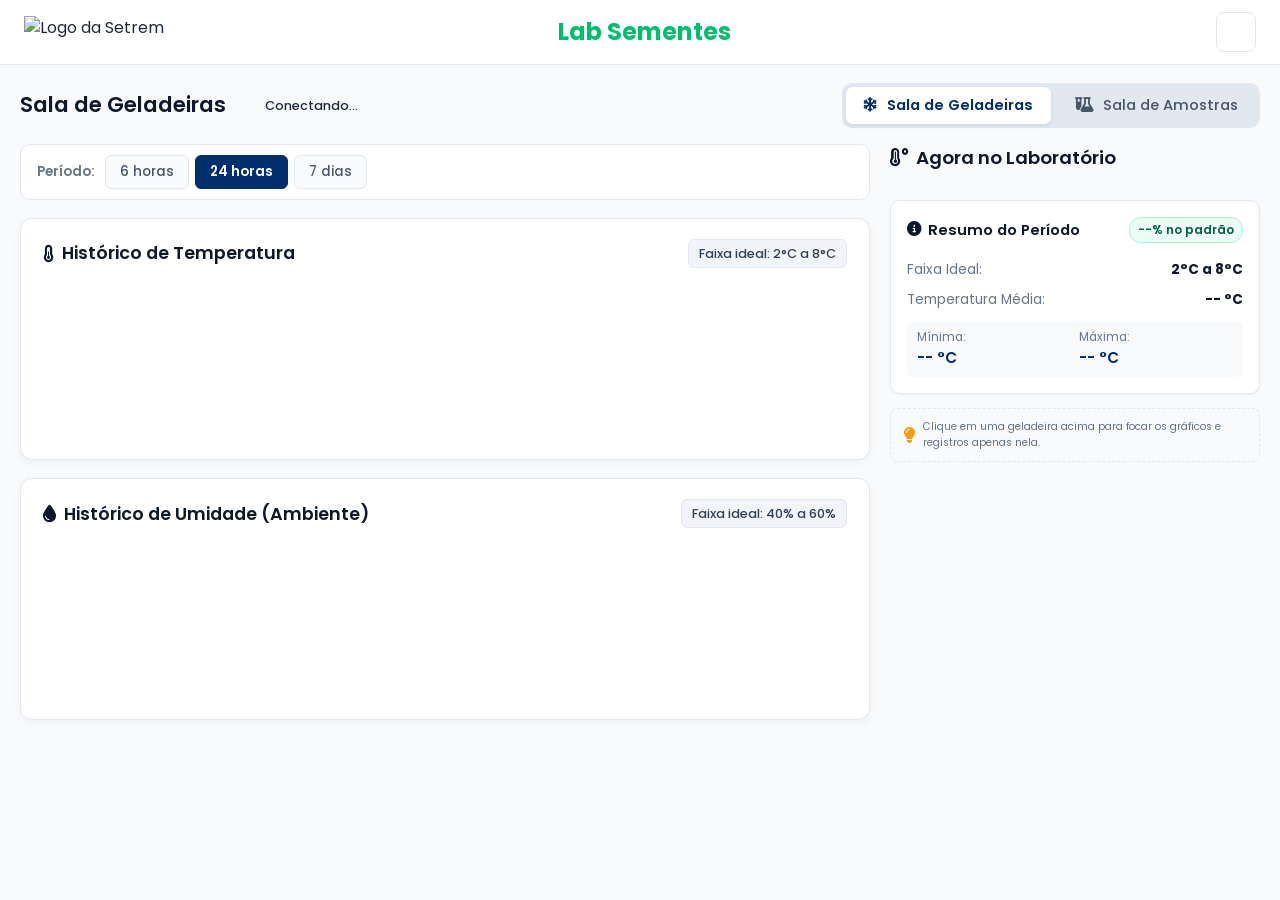
==== index.html @ a00ac66e "feat(dashboard): ordenação cronológica, múltiplos sensores por sala e detecção de offline" ====
<!DOCTYPE html>
<html lang="pt-br">

<head>
    <meta charset="UTF-8">
    <meta name="viewport" content="width=device-width, initial-scale=1.0">
    <link rel="icon" type="image/png" href="assets/images/setrem-favicon-32x32.png">
    <title>Monitoramento - Laboratório de Sementes</title>
    
    <!-- Conexão com Google Fontes -->
    <link rel="preconnect" href="https://fonts.googleapis.com">
    <link rel="preconnect" href="https://fonts.gstatic.com" crossorigin>

    <!-- CSS -->
    <link rel="stylesheet" href="css/reset.css">
    <link rel="stylesheet" href="style.css">

    <!-- Fontes -->
    <link href="https://fonts.googleapis.com/css2?family=Poppins:wght@300;400;500;600;700&display=swap" rel="stylesheet">
    
    <!-- Ícones -->
    <link rel="stylesheet" href="https://cdnjs.cloudflare.com/ajax/libs/font-awesome/6.5.2/css/all.min.css" />
    <link href="https://cdn.jsdelivr.net/npm/@mdi/font/css/materialdesignicons.min.css" rel="stylesheet">
</head>

<body>
    <!-- HEADER -->
    <header>
        <div class="header-content">
            <img src="assets/images/logo-setrem.png" alt="Logo da Setrem" class="header-content-logo">
            
            <h1><i class="mdi mdi-sprout"></i> Lab Sementes</h1>
        
            <div class="header-content-actions">
                <a id="config-open-btn" class="header-content-actions-config-button" href="html/configurar-sensores.html" title="Configurar Sensores">
                    <span class="mdi mdi-cog"></span>
                </a>
            </div>
        </div>
    </header>

    <!-- Seletor de Salas e Status -->
    <div class="room-selector-container">
        <div class="room-header-info">
            <h2 id="room-title">Sala de Geladeiras</h2>
            <div id="sensor-status-badge" class="sensor-status-badge status-carregando">
                <span class="status-dot"></span>
                <span id="sensor-status-text">Conectando...</span>
            </div>
        </div>

        <div class="room-selector" id="room-selector-buttons">
            <button class="room-btn active" data-room="geladeiras">
                <i class="fa-solid fa-snowflake"></i> Sala de Geladeiras
            </button>
            <button class="room-btn" data-room="amostras">
                <i class="fa-solid fa-flask-vial"></i> Sala de Amostras
            </button>
        </div>
    </div>

    <!-- Aviso Simples de Sem Sinal -->
    <div id="offline-alert-banner" class="aviso-amigavel" style="display: none;">
        <i class="fa-solid fa-triangle-exclamation"></i>
        <div class="aviso-texto">
            <span id="offline-alert-desc">Aparelho sem sinal.</span>
        </div>
    </div>

    <!-- Seletor de Equipamentos / Sensores da Sala -->
    <div id="sensor-tabs-container" class="sensor-tabs-container" style="display: none;">
        <span class="sensor-tabs-label"><i class="fa-solid fa-temperature-three-quarters"></i> Visualizar:</span>
        <div id="sensor-tabs-buttons" class="sensor-tabs-buttons">
            <!-- Gerado dinamicamente: Comparativo, Geladeira 1, 2, 3, Ambiente -->
        </div>
    </div>
    
    <main class="dashboard-container">

        <!-- Área Principal de Conteúdo -->
        <section class="coluna-graficos">
            
            <!-- Barra Superior: Filtro de Período e Alternador de Visão -->
            <div class="controles-barra">
                <!-- Filtros de Período -->
                <div class="filtros-grafico">
                    <span class="filtro-rotulo">Período:</span>
                    <button class="filtro-btn" data-periodo="6h">6 horas</button>
                    <button class="filtro-btn active" data-periodo="24h">24 horas</button>
                    <button class="filtro-btn" data-periodo="7d">7 dias</button>
                </div>
            </div>

            <!-- VISÃO 1: GRÁFICOS -->
            <div id="visao-graficos">
                <!-- Gráfico de Temperatura -->
                <div class="grafico-wrapper" id="wrapper-grafico-temp">
                    <div class="grafico-header">
                        <h2 id="titulo-grafico-temp"><i class="fa-solid fa-temperature-half"></i> Histórico de Temperatura</h2>
                        <span class="faixa-legenda" id="legenda-temp-faixa">Faixa ideal: 2°C a 8°C</span>
                    </div>

                    <!-- Mensagem quando não houver dados no período -->
                    <div id="aviso-grafico-temp-vazio" class="grafico-vazio-aviso" style="display: none;">
                        <i class="fa-solid fa-signal-slash"></i>
                        <p id="texto-grafico-temp-vazio">Nenhuma medição recebida neste período.</p>
                        <span id="subtexto-grafico-temp-vazio">O aparelho está sem sinal recente.</span>
                        <div id="acao-ver-historico-queda" style="margin-top: 12px; display: none;">
                            <button id="btn-carregar-historico-antigo" class="btn-link-historico">
                                <i class="fa-solid fa-clock-rotate-left"></i> Ver últimas medições gravadas antes da queda (07/09)
                            </button>
                        </div>
                    </div>

                    <canvas id="grafico-temperatura"></canvas>
                </div>
                
                <!-- Gráfico de Umidade (Ocultado inteligentemente quando em geladeiras) -->
                <div class="grafico-wrapper" id="wrapper-grafico-umidade">
                    <div class="grafico-header">
                        <h2 id="titulo-grafico-umid"><i class="fa-solid fa-droplet"></i> Histórico de Umidade (Ambiente)</h2>
                        <span class="faixa-legenda" id="legenda-umid-faixa">Faixa ideal: 40% a 60%</span>
                    </div>

                    <div id="aviso-grafico-umid-vazio" class="grafico-vazio-aviso" style="display: none;">
                        <i class="fa-solid fa-signal-slash"></i>
                        <p>Nenhuma medição de umidade recebida neste período.</p>
                    </div>

                    <canvas id="grafico-umidade"></canvas>
                </div>
            </div>

        </section>

        <!-- Barra Lateral: Leituras Atuais e Resumo -->
        <aside class="coluna-estatisticas">
            <h2 id="estatisticas-titulo"><i class="fa-solid fa-temperature-high"></i> Agora no Laboratório</h2>
            
            <!-- Cards de Leituras Atuais -->
            <div id="cards-leituras-container">
                <!-- Preenchido dinamicamente com cards claros -->
            </div>

            <!-- Resumo Amigável do Período -->
            <div class="resumo-painel">
                <div class="resumo-painel-header">
                    <h3><i class="fa-solid fa-circle-info"></i> Resumo do Período</h3>
                    <span id="taxa-conformidade-badge" class="badge-resumo-ok">--% no padrão</span>
                </div>
                
                <div class="resumo-item">
                    <span class="resumo-label">Faixa Ideal:</span>
                    <strong id="resumo-faixa-ideal" class="resumo-valor">--</strong>
                </div>

                <div class="resumo-item">
                    <span class="resumo-label">Temperatura Média:</span>
                    <strong id="temp-media" class="resumo-valor">-- °C</strong>
                </div>

                <div class="resumo-duplo">
                    <div class="resumo-subitem">
                        <span class="sub-label">Mínima:</span>
                        <strong id="temp-min" class="sub-valor">-- °C</strong>
                    </div>
                    <div class="resumo-subitem">
                        <span class="sub-label">Máxima:</span>
                        <strong id="temp-max" class="sub-valor">-- °C</strong>
                    </div>
                </div>

                <!-- Bloco de Umidade (aparece apenas quando a sala/sensor mede umidade) -->
                <div id="resumo-umidade-bloco" style="display: none;">
                    <div class="resumo-divisor"></div>
                    <div class="resumo-item">
                        <span class="resumo-label">Umidade Média:</span>
                        <strong id="umid-media" class="resumo-valor">-- %</strong>
                    </div>
                    <div class="resumo-duplo">
                        <div class="resumo-subitem">
                            <span class="sub-label">Mínima:</span>
                            <strong id="umid-min" class="sub-valor">-- %</strong>
                        </div>
                        <div class="resumo-subitem">
                            <span class="sub-label">Máxima:</span>
                            <strong id="umid-max" class="sub-valor">-- %</strong>
                        </div>
                    </div>
                </div>
            </div>

            <div class="dica-laboratorio">
                <i class="fa-solid fa-lightbulb"></i>
                <small>Clique em uma geladeira acima para focar os gráficos e registros apenas nela.</small>
            </div>
        </aside>

    </main>

    <!-- Scripts de Terceiros -->
    <script src="https://cdn.jsdelivr.net/npm/chart.js"></script>
    <script src="https://cdn.jsdelivr.net/npm/chartjs-plugin-annotation@1.0.2"></script>
    <script src="https://cdn.jsdelivr.net/npm/chartjs-plugin-datalabels@2.0.0"></script>

    <!-- Scripts do Projeto -->
    <script src="script.js"></script>
</body>
</html>
---- style.css ----
/* ==========================================================================
   CONFIGURAÇÕES GLOBAIS E VARIÁVEIS
   ========================================================================== */
:root {
    --cor-primaria: #002f6c;
    --cor-primaria-hover: #00459e;
    --cor-fundo: #f8fafc;
    --cor-fundo-card: #ffffff;
    --cor-texto: #1e293b;
    --cor-texto-suave: #64748b;
    --cor-sombra: rgba(0, 0, 0, 0.05);
    --cor-borda: #e2e8f0;
    --cor-vermelho: #ef4444;
    --cor-vermelho-fundo: #fef2f2;
    --cor-verde: #10b981;
    --cor-verde-fundo: #ecfdf5;
    --cor-amarelo: #f59e0b;
    --cor-amarelo-fundo: #fffbeb;
    --cor-verde-setrem: #00be6e;
}

body {
    font-family: 'Poppins', -apple-system, BlinkMacSystemFont, "Segoe UI", Roboto, sans-serif;
    background-color: var(--cor-fundo);
    color: var(--cor-texto);
    margin: 0;
    line-height: 1.5;
    -webkit-font-smoothing: antialiased;
}

button i, .room-btn i, .filtro-btn i, a i, .modo-btn i, .chip-btn i {
    pointer-events: none;
}

/* ==========================================================================
   CABEÇALHO
   ========================================================================== */
header {
    background-color: var(--cor-fundo-card);
    padding: 12px 24px;
    border-bottom: 1px solid var(--cor-borda);
    box-shadow: 0 1px 4px rgba(0, 0, 0, 0.03);
}

.header-content {
    display: grid;
    grid-template-columns: 1fr auto 1fr;
    align-items: center;
    width: 100%;
    max-width: 1400px;
    margin: 0 auto;
}

.header-content h1 {
    margin: 0;
    font-size: 1.5rem;
    color: var(--cor-verde-setrem);
    text-align: center;
    font-weight: 700;
    display: flex;
    align-items: center;
    gap: 8px;
    justify-content: center;
}

.header-content-logo { 
    height: 32px; 
    width: auto; 
    justify-self: start;
}

.header-content-actions {
    justify-self: end;
}

.header-content-actions-config-button {
    display: flex;
    align-items: center;
    justify-content: center;
    width: 38px;
    height: 38px;
    border-radius: 8px;
    border: 1px solid var(--cor-borda);
    color: var(--cor-texto-suave);
    background: #ffffff;
    text-decoration: none;
    font-size: 1.3rem;
    transition: all 0.2s ease;
}

.header-content-actions-config-button:hover {
    color: var(--cor-primaria);
    border-color: var(--cor-primaria);
    background-color: #f1f5f9;
}

/* ==========================================================================
   SELEÇÃO DE SALAS E STATUS
   ========================================================================== */
.room-selector-container {
    max-width: 1400px;
    margin: 18px auto 0 auto;
    padding: 0 20px;
    display: flex;
    justify-content: space-between;
    align-items: center;
    flex-wrap: wrap;
    gap: 15px;
}

.room-header-info {
    display: flex;
    align-items: center;
    gap: 12px;
    flex-wrap: wrap;
}

.room-header-info h2 {
    margin: 0;
    color: #0f172a;
    font-size: 1.35rem;
    font-weight: 600;
}

.sensor-status-badge {
    display: inline-flex;
    align-items: center;
    gap: 7px;
    padding: 5px 12px;
    border-radius: 20px;
    font-size: 0.8rem;
    font-weight: 500;
}

.status-dot {
    width: 8px;
    height: 8px;
    border-radius: 50%;
}

.status-online {
    background-color: var(--cor-verde-fundo);
    color: #065f46;
    border: 1px solid #a7f3d0;
}

.status-online .status-dot {
    background-color: var(--cor-verde);
    box-shadow: 0 0 0 3px rgba(16, 185, 129, 0.25);
}

.status-alerta {
    background-color: var(--cor-amarelo-fundo);
    color: #92400e;
    border: 1px solid #fde68a;
}

.status-alerta .status-dot {
    background-color: var(--cor-amarelo);
}

.status-offline {
    background-color: var(--cor-vermelho-fundo);
    color: #991b1b;
    border: 1px solid #fecaca;
}

.status-offline .status-dot {
    background-color: var(--cor-vermelho);
}

.room-selector {
    display: flex;
    gap: 6px;
    background-color: #e2e8f0;
    border-radius: 10px;
    padding: 4px;
}

.room-btn {
    font-family: inherit;
    font-size: 0.92rem;
    font-weight: 500;
    padding: 8px 18px;
    border: none;
    border-radius: 7px;
    background-color: transparent;
    color: #475569;
    cursor: pointer;
    transition: all 0.2s ease;
}

.room-btn i {
    margin-right: 6px;
}

.room-btn:hover {
    color: #0f172a;
}

.room-btn.active {
    background-color: #ffffff;
    color: var(--cor-primaria);
    font-weight: 600;
    box-shadow: 0 2px 5px rgba(0, 0, 0, 0.08);
}

/* ==========================================================================
   AVISO AMIGÁVEL DE SEM SINAL (SIMPLES E DIRETO)
   ========================================================================== */
.aviso-amigavel {
    max-width: 1400px;
    margin: 14px auto 0 auto;
    padding: 12px 18px;
    background-color: #fffbeb;
    border: 1px solid #fef3c7;
    border-left: 4px solid var(--cor-amarelo);
    border-radius: 8px;
    display: flex;
    align-items: center;
    gap: 12px;
    color: #92400e;
    font-size: 0.88rem;
    box-sizing: border-box;
}

.aviso-amigavel i {
    font-size: 1.3rem;
    color: var(--cor-amarelo);
    flex-shrink: 0;
}

/* ==========================================================================
   SELETOR DE EQUIPAMENTOS (GELADEIRAS E AMBIENTE)
   ========================================================================== */
.sensor-tabs-container {
    max-width: 1400px;
    margin: 14px auto 0 auto;
    padding: 0 20px;
    display: flex;
    align-items: center;
    flex-wrap: wrap;
    gap: 10px;
}

.sensor-tabs-label {
    font-size: 0.86rem;
    font-weight: 600;
    color: #475569;
    display: flex;
    align-items: center;
    gap: 6px;
}

.sensor-tabs-buttons {
    display: flex;
    flex-wrap: wrap;
    gap: 8px;
}

.sensor-tab-btn {
    font-family: inherit;
    font-size: 0.84rem;
    font-weight: 500;
    padding: 6px 14px;
    border: 1px solid var(--cor-borda);
    background-color: #ffffff;
    color: #334155;
    border-radius: 20px;
    cursor: pointer;
    transition: all 0.2s ease;
    display: inline-flex;
    align-items: center;
    gap: 6px;
}

.sensor-tab-btn:hover {
    background-color: #f1f5f9;
    border-color: #cbd5e1;
}

.sensor-tab-btn.active {
    background-color: var(--cor-primaria);
    color: #ffffff;
    border-color: var(--cor-primaria);
    font-weight: 600;
    box-shadow: 0 2px 6px rgba(0, 47, 108, 0.2);
}

/* ==========================================================================
   LAYOUT PRINCIPAL
   ========================================================================== */
.dashboard-container {
    display: flex;
    flex-wrap: wrap; 
    padding: 16px 20px;
    gap: 20px;
    max-width: 1400px;
    margin: 0 auto 30px auto;
}

.coluna-graficos {
    flex: 2.3;
    min-width: 480px;
    display: flex;
    flex-direction: column;
    gap: 18px;
}

.coluna-estatisticas {
    flex: 1; 
    min-width: 310px;
    display: flex;
    flex-direction: column;
    gap: 14px;
    align-self: flex-start;
}

.coluna-estatisticas h2 {
    font-size: 1.15rem;
    font-weight: 600;
    color: #0f172a;
    margin: 0;
    display: flex;
    align-items: center;
    gap: 8px;
}

/* ==========================================================================
   BARRA DE CONTROLES: PERÍODO E ALTERNADOR DE VISÃO
   ========================================================================== */
.controles-barra {
    display: flex;
    justify-content: space-between;
    align-items: center;
    flex-wrap: wrap;
    gap: 12px;
    background-color: #ffffff;
    padding: 10px 16px;
    border-radius: 10px;
    border: 1px solid var(--cor-borda);
}

.filtros-grafico {
    display: flex;
    align-items: center;
    gap: 6px;
}

.filtro-rotulo {
    font-size: 0.84rem;
    font-weight: 600;
    color: #64748b;
    margin-right: 4px;
}

.filtro-btn {
    padding: 6px 14px;
    font-family: inherit;
    font-size: 0.84rem;
    font-weight: 500;
    border: 1px solid var(--cor-borda);
    background-color: #f8fafc;
    color: #475569;
    border-radius: 6px;
    cursor: pointer;
    transition: all 0.2s ease;
}

.filtro-btn:hover {
    background-color: #edf2f7;
}

.filtro-btn.active {
    background-color: var(--cor-primaria);
    color: #ffffff;
    border-color: var(--cor-primaria);
    font-weight: 600;
}

/* ==========================================================================
   CARTÕES DOS GRÁFICOS
   ========================================================================== */
.grafico-wrapper { 
    background-color: var(--cor-fundo-card); 
    border-radius: 12px; 
    box-shadow: 0 2px 10px var(--cor-sombra); 
    border: 1px solid var(--cor-borda); 
    padding: 20px 22px; 
    margin-bottom: 18px;
    box-sizing: border-box; 
}

.grafico-header {
    display: flex;
    justify-content: space-between;
    align-items: center;
    margin-bottom: 14px;
    flex-wrap: wrap;
    gap: 10px;
}

.grafico-header h2 { 
    font-size: 1.1rem; 
    font-weight: 600; 
    color: #0f172a; 
    margin: 0;
    display: flex;
    align-items: center;
    gap: 8px;
}

.faixa-legenda {
    font-size: 0.8rem;
    font-weight: 500;
    padding: 4px 10px;
    background-color: #f1f5f9;
    color: #334155;
    border-radius: 6px;
    border: 1px solid #e2e8f0;
}

/* ==========================================================================
   CARDS DE LEITURA ATUAL NA LATERAL
   ========================================================================== */
.card-leitura-item {
    background-color: #ffffff;
    border: 1px solid var(--cor-borda);
    border-radius: 10px;
    padding: 14px 16px;
    transition: all 0.2s ease;
    cursor: pointer;
    box-shadow: 0 1px 3px var(--cor-sombra);
}

.card-leitura-item:hover {
    border-color: var(--cor-primaria);
    transform: translateY(-1px);
    box-shadow: 0 3px 8px rgba(0, 47, 108, 0.08);
}

.card-leitura-item.selecionado {
    border-color: var(--cor-primaria);
    background-color: #f8fafd;
    border-left: 4px solid var(--cor-primaria);
}

.card-leitura-topo {
    display: flex;
    justify-content: space-between;
    align-items: center;
    margin-bottom: 6px;
}

.card-leitura-nome {
    font-size: 0.88rem;
    font-weight: 600;
    color: #334155;
    display: flex;
    align-items: center;
    gap: 6px;
}

.card-leitura-tag {
    font-size: 0.72rem;
    font-weight: 600;
    padding: 2px 7px;
    border-radius: 10px;
}

.card-leitura-tag.ok {
    background-color: var(--cor-verde-fundo);
    color: #065f46;
}

.card-leitura-tag.alerta {
    background-color: var(--cor-vermelho-fundo);
    color: #991b1b;
}

.card-leitura-valores {
    display: flex;
    align-items: baseline;
    justify-content: space-between;
}

.card-leitura-temp {
    font-size: 1.6rem;
    font-weight: 700;
    color: var(--cor-primaria);
    line-height: 1.1;
}

.card-leitura-umid {
    font-size: 0.95rem;
    font-weight: 600;
    color: #0284c7;
}

/* ==========================================================================
   RESUMO DO PERÍODO
   ========================================================================== */
.resumo-painel {
    background-color: #ffffff;
    border: 1px solid var(--cor-borda);
    border-radius: 10px;
    padding: 16px;
    box-shadow: 0 1px 3px var(--cor-sombra);
}

.resumo-painel-header {
    display: flex;
    justify-content: space-between;
    align-items: center;
    margin-bottom: 12px;
}

.resumo-painel-header h3 {
    margin: 0;
    font-size: 0.92rem;
    font-weight: 600;
    color: #0f172a;
    display: flex;
    align-items: center;
    gap: 6px;
}

.badge-resumo-ok {
    font-size: 0.75rem;
    font-weight: 600;
    padding: 3px 8px;
    border-radius: 12px;
    background-color: var(--cor-verde-fundo);
    color: #065f46;
    border: 1px solid #a7f3d0;
}

.resumo-item {
    display: flex;
    justify-content: space-between;
    align-items: center;
    padding: 5px 0;
    font-size: 0.85rem;
}

.resumo-label {
    color: var(--cor-texto-suave);
}

.resumo-valor {
    color: #0f172a;
}

.resumo-duplo {
    display: grid;
    grid-template-columns: 1fr 1fr;
    gap: 8px;
    background-color: #f8fafc;
    border-radius: 6px;
    padding: 8px 10px;
    margin-top: 6px;
}

.resumo-subitem {
    display: flex;
    flex-direction: column;
}

.sub-label {
    font-size: 0.72rem;
    color: var(--cor-texto-suave);
}

.sub-valor {
    font-size: 0.95rem;
    color: var(--cor-primaria);
    font-weight: 600;
}

.resumo-divisor {
    height: 1px;
    background-color: #f1f5f9;
    margin: 10px 0;
}

.dica-laboratorio {
    font-size: 0.78rem;
    color: #64748b;
    background-color: #f8fafc;
    border: 1px dashed var(--cor-borda);
    border-radius: 8px;
    padding: 10px 12px;
    display: flex;
    align-items: center;
    gap: 8px;
}

.dica-laboratorio i {
    color: var(--cor-amarelo);
    font-size: 1rem;
    flex-shrink: 0;
}

/* ==========================================================================
   RESPONSIVIDADE
   ========================================================================== */
@media (max-width: 1100px) { 
    .dashboard-container { flex-direction: column; } 
    .coluna-graficos, .coluna-estatisticas { min-width: 100%; }
}

@media (max-width: 650px) {
    header { padding: 10px 16px; }
    .header-content h1 { font-size: 1.2rem; }
    .room-selector-container { flex-direction: column; align-items: stretch; }
    .room-selector { width: 100%; }
    .room-btn { flex: 1; text-align: center; }
    .controles-barra { flex-direction: column; align-items: stretch; }
    .filtros-grafico { width: 100%; justify-content: space-between; }
}

/* ==========================================================================
   ESTADO VAZIO DO GRÁFICO (QUANDO APARELHO ESTÁ SEM SINAL RECENTE)
   ========================================================================== */
.grafico-vazio-aviso {
    text-align: center;
    padding: 60px 20px;
    color: var(--cor-texto-suave);
    background-color: #f8fafc;
    border: 1px dashed var(--cor-borda);
    border-radius: 10px;
    margin: 10px 0;
}

.grafico-vazio-aviso i {
    font-size: 2.4rem;
    color: #94a3b8;
    margin-bottom: 12px;
    display: block;
}

.grafico-vazio-aviso p {
    font-size: 1rem;
    font-weight: 600;
    color: #475569;
    margin: 0 0 6px 0;
}

.grafico-vazio-aviso span {
    font-size: 0.86rem;
    color: #64748b;
}

.btn-link-historico {
    display: inline-flex;
    align-items: center;
    gap: 6px;
    margin-top: 14px;
    padding: 8px 16px;
    background-color: #ffffff;
    border: 1px solid var(--cor-primaria);
    color: var(--cor-primaria);
    border-radius: 6px;
    font-size: 0.84rem;
    font-weight: 500;
    cursor: pointer;
    transition: all 0.2s ease;
}

.btn-link-historico:hover {
    background-color: #f0f4f9;
}
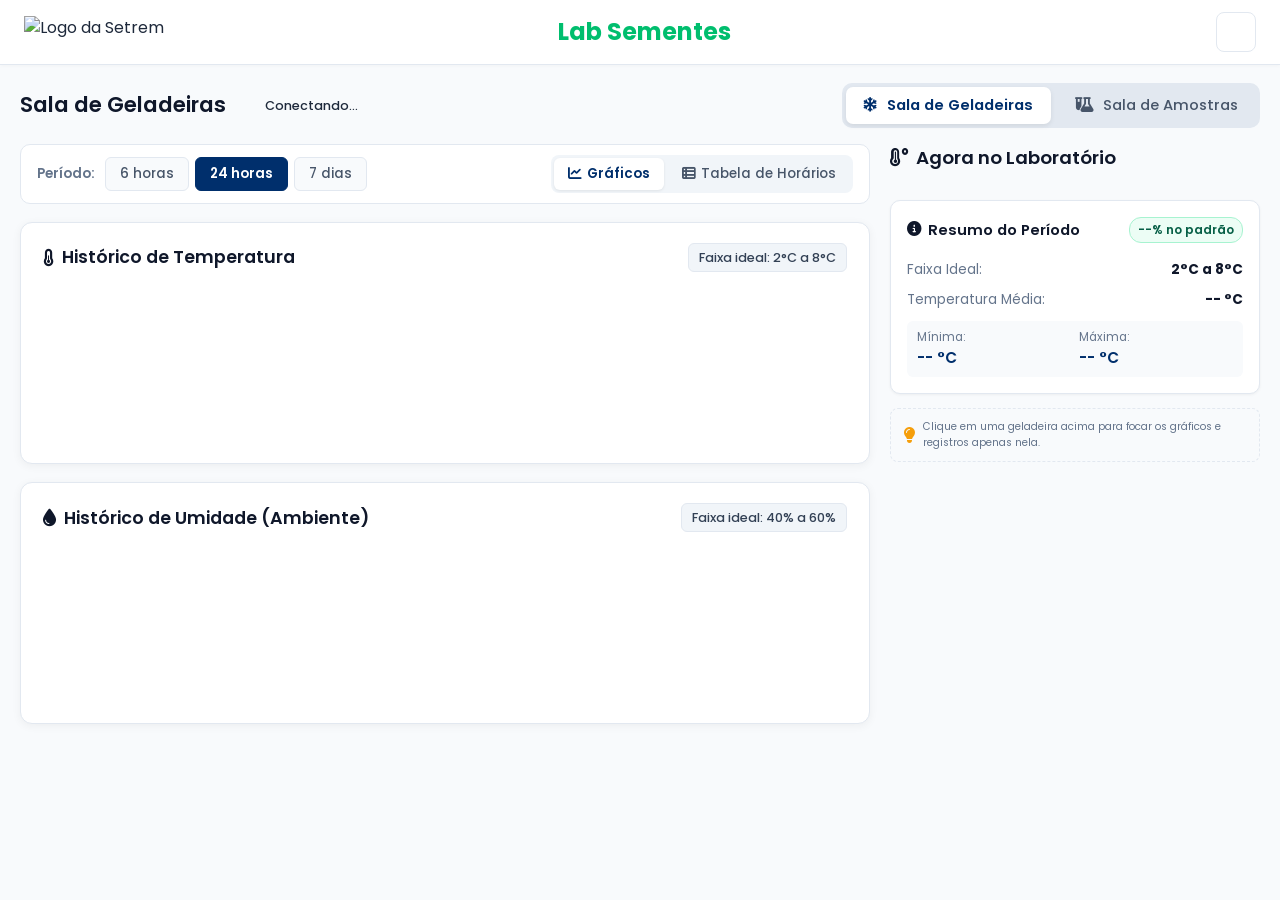
==== commit fd555130: "feat(historico): alternância para tabela cronológica e exportação de dados para Excel" ====
--- a/index.html
+++ b/index.html
@@ -89,6 +89,16 @@
                     <button class="filtro-btn active" data-periodo="24h">24 horas</button>
                     <button class="filtro-btn" data-periodo="7d">7 dias</button>
                 </div>
+
+                <!-- Alternador entre Gráficos e Tabela -->
+                <div class="modo-tabs">
+                    <button class="modo-btn active" id="btn-modo-graficos" data-modo="graficos">
+                        <i class="fa-solid fa-chart-line"></i> Gráficos
+                    </button>
+                    <button class="modo-btn" id="btn-modo-tabela" data-modo="tabela">
+                        <i class="fa-solid fa-table-list"></i> Tabela de Horários
+                    </button>
+                </div>
             </div>
 
             <!-- VISÃO 1: GRÁFICOS -->
@@ -131,6 +141,45 @@
                 </div>
             </div>
 
+            <!-- VISÃO 2: TABELA DE HORÁRIOS -->
+            <div id="visao-tabela" style="display: none;">
+                <div class="tabela-historico-wrapper">
+                    <div class="tabela-header">
+                        <div>
+                            <h2><i class="fa-solid fa-clipboard-list"></i> Registros de Horários e Medições</h2>
+                            <p class="tabela-subtitulo" id="tabela-subtitulo">Consulte os valores pontuais registrados pelo sistema</p>
+                        </div>
+                        <div class="tabela-actions">
+                            <button id="toggle-ordem-btn" class="action-btn-outline" title="Inverter ordem dos horários">
+                                <i class="fa-solid fa-arrow-down-short-wide"></i> <span id="ordem-text">Mais recentes primeiro</span>
+                            </button>
+                            <button id="exportar-csv-btn" class="action-btn-primary" title="Baixar relatório para o Excel">
+                                <i class="fa-solid fa-file-excel"></i> Baixar Planilha (Excel)
+                            </button>
+                        </div>
+                    </div>
+
+                    <div class="tabela-scroll">
+                        <table class="tabela-dados">
+                            <thead>
+                                <tr>
+                                    <th>Horário</th>
+                                    <th>Local / Geladeira</th>
+                                    <th>Temperatura</th>
+                                    <th>Umidade</th>
+                                    <th>Situação</th>
+                                </tr>
+                            </thead>
+                            <tbody id="tabela-historico-body">
+                                <tr>
+                                    <td colspan="5" class="tabela-vazia">Carregando registros...</td>
+                                </tr>
+                            </tbody>
+                        </table>
+                    </div>
+                </div>
+            </div>
+
         </section>
 
         <!-- Barra Lateral: Leituras Atuais e Resumo -->
--- a/style.css
+++ b/style.css
@@ -378,6 +378,42 @@
     font-weight: 600;
 }
 
+/* Alternador entre Gráficos e Tabela */
+.modo-tabs {
+    display: flex;
+    gap: 4px;
+    background-color: #f1f5f9;
+    padding: 3px;
+    border-radius: 8px;
+}
+
+.modo-btn {
+    font-family: inherit;
+    font-size: 0.84rem;
+    font-weight: 500;
+    padding: 6px 14px;
+    border: none;
+    border-radius: 6px;
+    background: transparent;
+    color: #475569;
+    cursor: pointer;
+    display: inline-flex;
+    align-items: center;
+    gap: 6px;
+    transition: all 0.2s ease;
+}
+
+.modo-btn:hover {
+    color: #0f172a;
+}
+
+.modo-btn.active {
+    background-color: #ffffff;
+    color: var(--cor-primaria);
+    font-weight: 600;
+    box-shadow: 0 1px 3px rgba(0, 0, 0, 0.08);
+}
+
 /* ==========================================================================
    CARTÕES DOS GRÁFICOS
    ========================================================================== */
@@ -421,6 +457,157 @@
 }
 
 /* ==========================================================================
+   TABELA COM HORÁRIOS
+   ========================================================================== */
+.tabela-historico-wrapper {
+    background-color: var(--cor-fundo-card);
+    border-radius: 12px;
+    box-shadow: 0 2px 10px var(--cor-sombra);
+    border: 1px solid var(--cor-borda);
+    padding: 20px 22px;
+}
+
+.tabela-header {
+    display: flex;
+    justify-content: space-between;
+    align-items: flex-start;
+    flex-wrap: wrap;
+    gap: 15px;
+    margin-bottom: 14px;
+}
+
+.tabela-header h2 {
+    font-size: 1.1rem;
+    font-weight: 600;
+    color: #0f172a;
+    margin: 0 0 3px 0;
+    display: flex;
+    align-items: center;
+    gap: 8px;
+}
+
+.tabela-subtitulo {
+    font-size: 0.82rem;
+    color: var(--cor-texto-suave);
+    margin: 0;
+}
+
+.tabela-actions {
+    display: flex;
+    gap: 8px;
+    align-items: center;
+}
+
+.action-btn-outline {
+    font-family: inherit;
+    background-color: #ffffff;
+    color: var(--cor-primaria);
+    border: 1px solid var(--cor-primaria);
+    border-radius: 6px;
+    padding: 6px 12px;
+    font-size: 0.82rem;
+    font-weight: 500;
+    cursor: pointer;
+    transition: all 0.2s ease;
+    display: inline-flex;
+    align-items: center;
+    gap: 6px;
+}
+
+.action-btn-outline:hover {
+    background-color: #f0f4f9;
+}
+
+.action-btn-primary {
+    font-family: inherit;
+    background-color: #059669;
+    color: #ffffff;
+    border: 1px solid #059669;
+    border-radius: 6px;
+    padding: 6px 14px;
+    font-size: 0.82rem;
+    font-weight: 600;
+    cursor: pointer;
+    transition: all 0.2s ease;
+    display: inline-flex;
+    align-items: center;
+    gap: 6px;
+}
+
+.action-btn-primary:hover {
+    background-color: #047857;
+    border-color: #047857;
+}
+
+.tabela-scroll {
+    max-height: 400px;
+    overflow-y: auto;
+    border: 1px solid var(--cor-borda);
+    border-radius: 8px;
+}
+
+.tabela-dados {
+    width: 100%;
+    border-collapse: collapse;
+    font-size: 0.86rem;
+    text-align: left;
+}
+
+.tabela-dados th {
+    background-color: #f8fafc;
+    color: #475569;
+    font-weight: 600;
+    padding: 10px 14px;
+    border-bottom: 2px solid var(--cor-borda);
+    position: sticky;
+    top: 0;
+    z-index: 1;
+}
+
+.tabela-dados td {
+    padding: 10px 14px;
+    border-bottom: 1px solid #f1f5f9;
+    color: #334155;
+}
+
+.tabela-dados tbody tr:hover td {
+    background-color: #f8fafc;
+}
+
+.tabela-dados tr.linha-anomalia td {
+    background-color: #fff9f9;
+}
+
+.tabela-vazia {
+    text-align: center;
+    padding: 30px;
+    color: var(--cor-texto-suave);
+    font-style: italic;
+}
+
+.badge-status-tabela {
+    display: inline-flex;
+    align-items: center;
+    gap: 5px;
+    font-size: 0.76rem;
+    font-weight: 600;
+    padding: 3px 9px;
+    border-radius: 12px;
+}
+
+.badge-conforme {
+    background-color: var(--cor-verde-fundo);
+    color: #065f46;
+    border: 1px solid #a7f3d0;
+}
+
+.badge-fora {
+    background-color: var(--cor-vermelho-fundo);
+    color: #b91c1c;
+    border: 1px solid #fecaca;
+}
+
+/* ==========================================================================
    CARDS DE LEITURA ATUAL NA LATERAL
    ========================================================================== */
 .card-leitura-item {
@@ -616,7 +803,8 @@
     .room-selector { width: 100%; }
     .room-btn { flex: 1; text-align: center; }
     .controles-barra { flex-direction: column; align-items: stretch; }
-    .filtros-grafico { width: 100%; justify-content: space-between; }
+    .filtros-grafico, .modo-tabs { width: 100%; justify-content: space-between; }
+    .tabela-actions { width: 100%; justify-content: space-between; }
 }
 
 /* ==========================================================================
